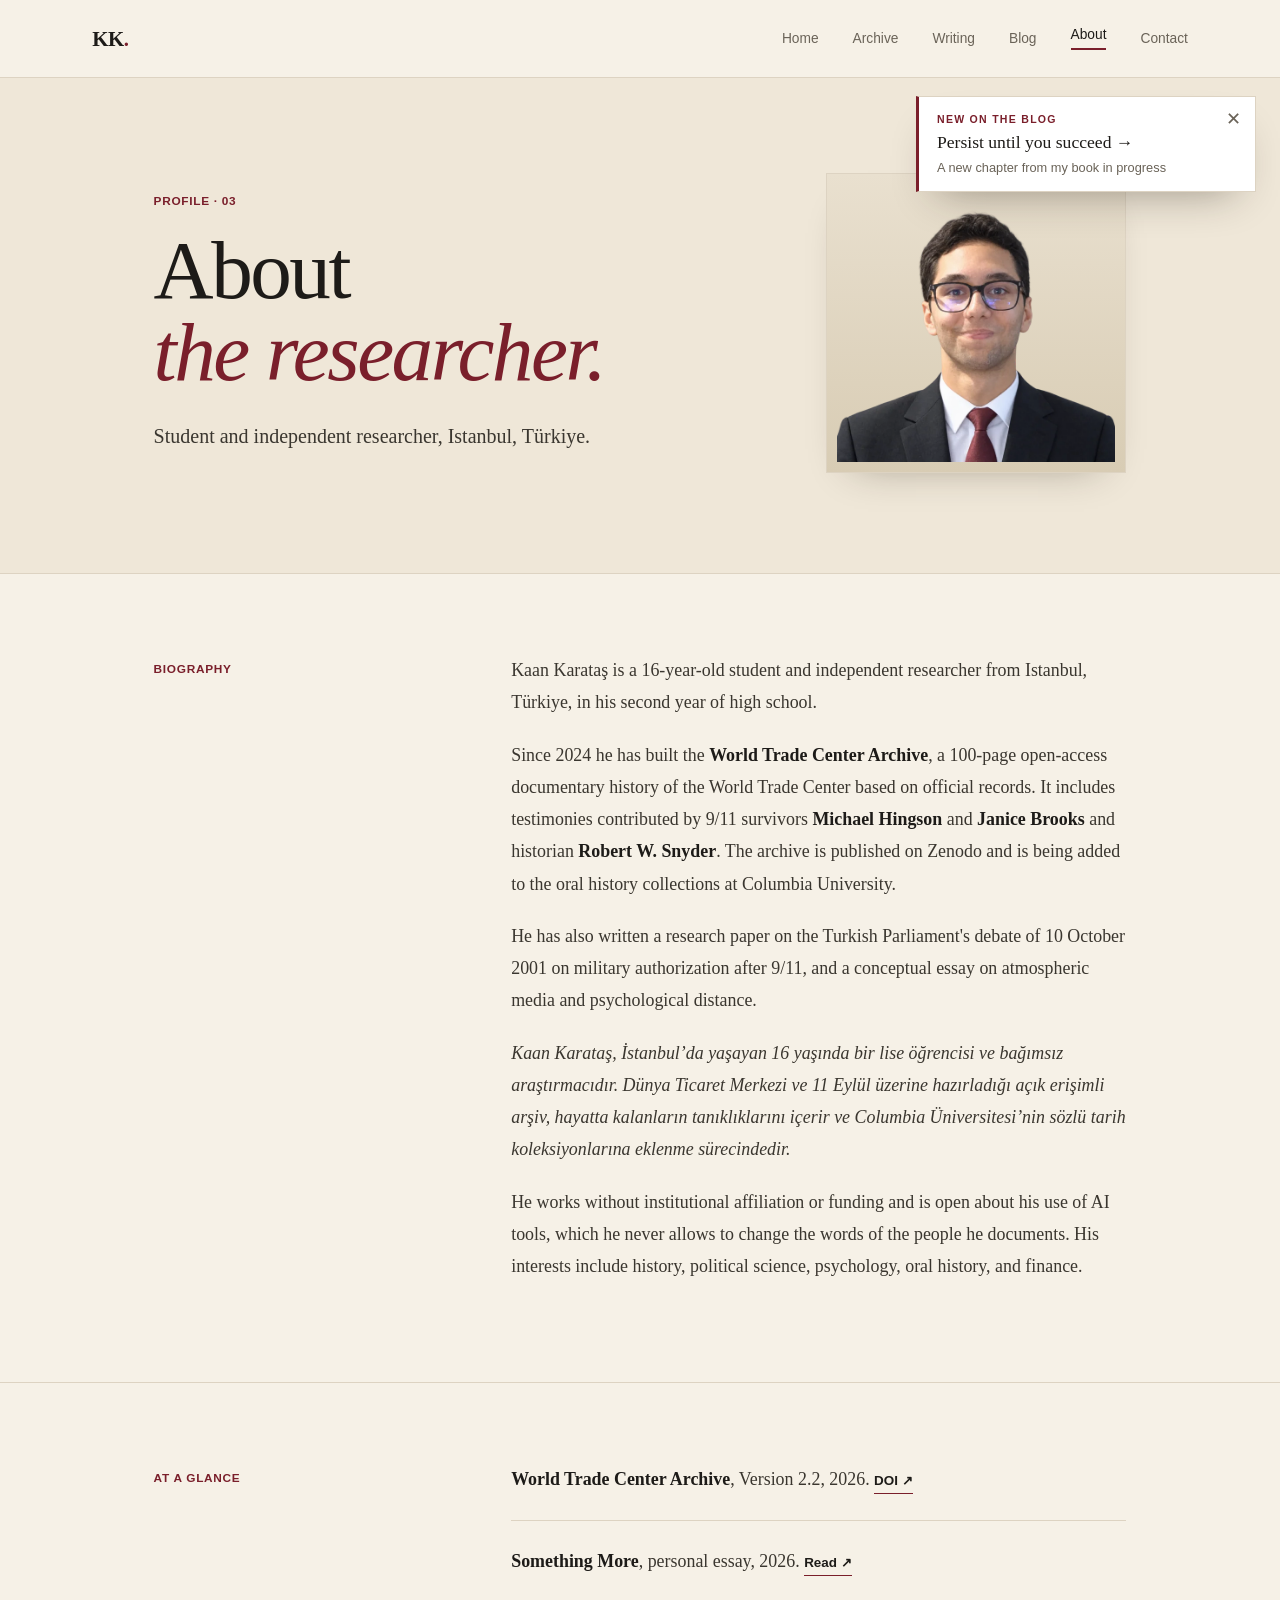
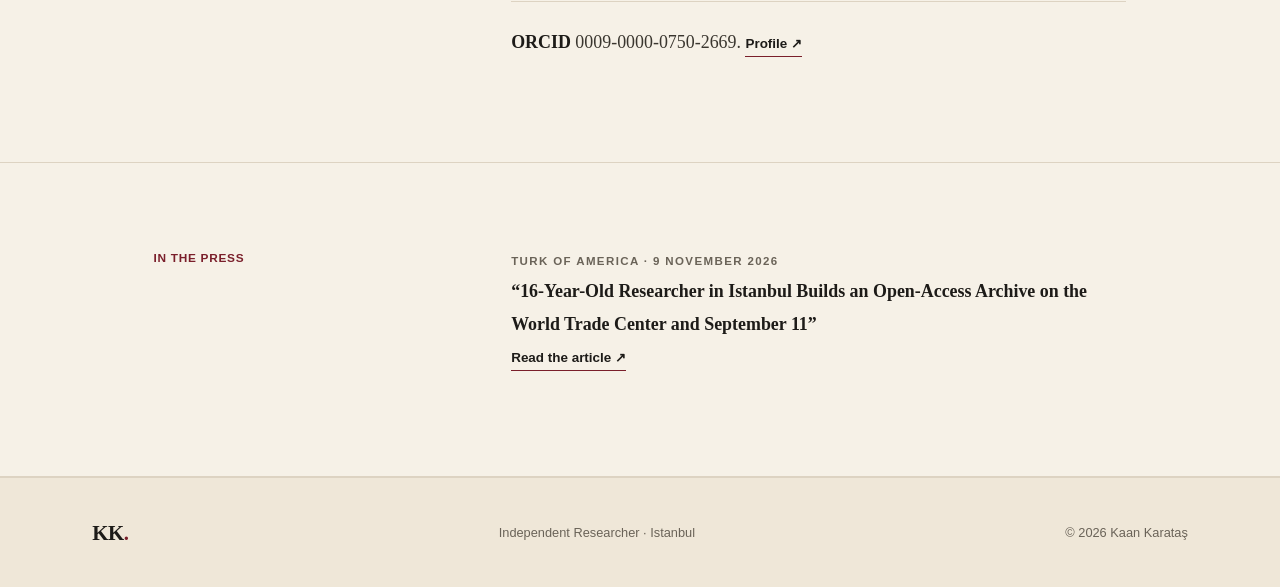
==== about/index.html @ cccd69ec "Contact: send messages directly to inbox via FormSubmit, with email fallback Co-Authored-By: Claude " ====
<!doctype html>
<html lang="en">
<head><meta charset="utf-8"><meta name="viewport" content="width=device-width, initial-scale=1"><meta name="description" content="About Kaan Karataş, an independent researcher from Istanbul and creator of the World Trade Center Archive."><meta name="theme-color" content="#081426"><link rel="canonical" href="https://kaantv277.github.io/kaan-karatas-website/about/">
  <meta property="og:type" content="profile">
  <meta property="og:site_name" content="Kaan Karataş">
  <meta property="og:title" content="About Kaan Karataş | Independent Researcher, Istanbul">
  <meta property="og:description" content="About Kaan Karataş, an independent researcher from Istanbul and creator of the World Trade Center Archive.">
  <meta property="og:url" content="https://kaantv277.github.io/kaan-karatas-website/about/">
  <meta property="og:image" content="https://kaantv277.github.io/kaan-karatas-website/images/kaan-karatas.webp">
  <meta name="twitter:card" content="summary">
  <meta name="author" content="Kaan Karataş"><title>About Kaan Karataş | Independent Researcher, Istanbul</title><link rel="stylesheet" href="../css/style.css?v=12"><script src="../js/main.js?v=12" defer></script></head>
<body>
<header class="site-header"><a class="wordmark" href="../">KK<span>.</span></a><button class="menu-toggle" type="button" aria-expanded="false" aria-controls="site-nav">Menu</button><nav class="site-nav" id="site-nav" aria-label="Main navigation"><a href="../">Home</a><a href="../archive/">Archive</a><a href="../writing/">Writing</a><a href="../blog/">Blog</a><a class="active" href="./">About</a><a href="../contact/">Contact</a></nav></header>
<main class="page-main"><section class="page-hero profile-hero"><div><p class="eyebrow">PROFILE · 03</p><h1>About<br><em>the researcher.</em></h1><p class="page-lead">Student and independent researcher, Istanbul, Türkiye.</p></div><img class="profile-photo" src="../images/kaan-karatas.webp" width="640" height="640" alt="Portrait of Kaan Karataş"></section>
<section class="content-section"><p class="eyebrow">BIOGRAPHY</p><div class="prose">
<p>Kaan Karataş is a 16-year-old student and independent researcher from Istanbul, Türkiye, in his second year of high school.</p>
<p>Since 2024 he has built the <strong>World Trade Center Archive</strong>, a 100-page open-access documentary history of the World Trade Center based on official records. It includes testimonies contributed by 9/11 survivors <strong>Michael Hingson</strong> and <strong>Janice Brooks</strong> and historian <strong>Robert W. Snyder</strong>. The archive is published on Zenodo and is being added to the oral history collections at Columbia University.</p>
<p>He has also written a research paper on the Turkish Parliament's debate of 10 October 2001 on military authorization after 9/11, and a conceptual essay on atmospheric media and psychological distance.</p>
<p lang="tr"><em>Kaan Karataş, İstanbul’da yaşayan 16 yaşında bir lise öğrencisi ve bağımsız araştırmacıdır. Dünya Ticaret Merkezi ve 11 Eylül üzerine hazırladığı açık erişimli arşiv, hayatta kalanların tanıklıklarını içerir ve Columbia Üniversitesi’nin sözlü tarih koleksiyonlarına eklenme sürecindedir.</em></p>
<p>He works without institutional affiliation or funding and is open about his use of AI tools, which he never allows to change the words of the people he documents. His interests include history, political science, psychology, oral history, and finance.</p>
</div></section>
<section class="content-section"><p class="eyebrow">AT A GLANCE</p><div class="prose"><ul class="paper-list">
<li><strong>World Trade Center Archive</strong>, Version 2.2, 2026. <a class="arrow-link" href="https://doi.org/10.5281/zenodo.24566263" target="_blank" rel="noopener noreferrer">DOI ↗</a></li>
<li><strong>Something More</strong>, personal essay, 2026. <a class="arrow-link" href="../writing/something-more/">Read ↗</a></li>
<li><strong>ORCID</strong> 0009-0000-0750-2669. <a class="arrow-link" href="https://orcid.org/0009-0000-0750-2669" target="_blank" rel="noopener noreferrer">Profile ↗</a></li>
</ul></div></section>
<section class="content-section"><p class="eyebrow">IN THE PRESS</p><div class="prose"><ul class="paper-list">
<li><span class="post-date">Turk of America · 9 November 2026</span><br><strong>“16-Year-Old Researcher in Istanbul Builds an Open-Access Archive on the World Trade Center and September 11”</strong><br><a class="arrow-link" href="https://turkofamerica.com/others/life-style/item/5466-16-year-old-researcher-in-istanbul-builds-an-open-access-archive-on-the-world-trade-center-and-september-11" target="_blank" rel="noopener noreferrer">Read the article ↗</a></li>
</ul></div></section></main>
<footer class="site-footer"><a class="wordmark" href="../">KK<span>.</span></a><p>Independent Researcher · Istanbul</p><p>© <span class="year">2026</span> Kaan Karataş</p></footer></body></html>
---- css/style.css ----
:root{--paper:#f6f1e7;--paper-2:#efe7d8;--card:#fbf8f2;--ink:#1d1b18;--ink-2:#3a362f;--muted:#6a6358;--line:#ddd3c2;--accent:#7a1f2b;--accent-2:#9c3443;--serif:"Iowan Old Style","Palatino Linotype",Palatino,"Book Antiqua",Georgia,serif;--sans:-apple-system,BlinkMacSystemFont,"Segoe UI",Helvetica,Arial,sans-serif}
*{box-sizing:border-box}html{scroll-behavior:smooth}
body{margin:0;background:var(--paper);color:var(--ink);font-family:var(--serif);-webkit-font-smoothing:antialiased}
a{color:inherit;text-decoration:none}
img{max-width:100%}

/* Header */
.site-header{height:78px;padding:0 7.2%;display:flex;align-items:center;justify-content:space-between;background:var(--paper);border-bottom:1px solid var(--line);position:relative;z-index:5}
.wordmark{font:700 1.3rem var(--serif);letter-spacing:-.02em;color:var(--ink)}.wordmark span{color:var(--accent)}
.site-nav{display:flex;gap:34px;align-items:center}
.site-nav a{font:500 .86rem var(--sans);color:var(--muted);transition:color .2s}
.site-nav a:hover,.site-nav a.active{color:var(--ink)}
.site-nav a.active:after{content:'';display:block;width:100%;height:2px;background:var(--accent);margin:6px auto 0}
.menu-toggle{display:none;background:none;border:1px solid var(--line);color:var(--ink);padding:9px 13px;font:500 .8rem var(--sans)}

/* Labels */
.eyebrow{font:600 .74rem var(--sans);letter-spacing:.06em;text-transform:uppercase;color:var(--accent);margin:0 0 22px}

/* Home hero */
.hero{padding:90px 7.2% 70px;display:grid;grid-template-columns:1.25fr .75fr;gap:70px;align-items:center;max-width:1320px;margin:0 auto}
.hero h1,.page-hero h1{font:500 clamp(3.6rem,7vw,6.4rem)/.98 var(--serif);letter-spacing:-.03em;margin:0;color:var(--ink)}
.hero h1 span,.page-hero h1 em{font-style:italic;color:var(--accent)}
.hero-role{margin:28px 0 0;font:500 .95rem var(--sans);color:var(--ink-2)}.role-divider{color:var(--line);margin:0 9px}
.hero-intro{max-width:470px;margin:18px 0 0;color:var(--ink-2);font-size:1.25rem;line-height:1.6}
.hero-proof{max-width:500px;margin:22px 0 0;padding:14px 18px;background:var(--card);border-left:3px solid var(--accent);color:var(--ink-2);font:.88rem/1.65 var(--sans)}
.hero-links{display:flex;align-items:center;gap:26px;margin-top:34px;flex-wrap:wrap}
.button{display:inline-flex;align-items:center;gap:18px;padding:15px 22px;font:600 .82rem var(--sans);transition:transform .2s,background .2s}
.button:hover{transform:translateY(-2px)}
.button-light{background:var(--ink);color:var(--paper)}.button-light:hover{background:var(--accent)}
.text-link,.arrow-link{font:600 .84rem var(--sans);color:var(--ink);border-bottom:1.5px solid var(--accent);padding-bottom:5px}
.text-link:hover,.arrow-link:hover{color:var(--accent)}
.hero-photo{margin:0;background:var(--paper-2);border:1px solid var(--line);padding:14px 14px 0;box-shadow:0 18px 40px -28px rgba(40,30,15,.45);transform:rotate(1.2deg)}
.hero-photo img{display:block;width:100%;height:auto;background:linear-gradient(180deg,#e9e0cf,#ddd1bb)}
.hero-photo figcaption{font:italic .85rem var(--serif);color:var(--muted);padding:12px 2px 14px}

/* Skyline band */
.skyline-wrap{position:relative;color:#b9ab93;border-bottom:1px solid var(--line);padding:0 7.2%}
.skyline-band{display:block;width:100%;height:auto}
.skyline-caption{display:block;text-align:right;padding:8px 0 12px;font:italic .78rem var(--serif);color:var(--muted)}

/* Sections */
.section-wrap{padding-left:12%;padding-right:12%}
.intro-strip{padding-top:95px;padding-bottom:95px;display:grid;grid-template-columns:1fr 2fr;gap:50px;border-bottom:1px solid var(--line)}
.intro-strip .eyebrow{margin-top:12px}
.intro-statement{font:500 clamp(1.7rem,3vw,2.5rem)/1.35 var(--serif);max-width:760px;margin:0;color:var(--ink)}
.intro-statement em,.section-heading h2 em,.small-feature h3 em,.doi-panel h2 em,.writing-card h2 em{color:var(--accent);font-weight:500}
.feature-section{padding-top:100px;padding-bottom:100px}
.section-heading{display:flex;justify-content:space-between;align-items:start}
.section-heading h2{font:500 clamp(2.6rem,5vw,4.2rem)/1.05 var(--serif);letter-spacing:-.025em;margin:0}
.section-number{font:500 .74rem var(--sans);color:var(--muted);margin-top:12px}
.feature-description{font-size:1.15rem;line-height:1.75;color:var(--ink-2);max-width:580px;margin:30px 0 26px}
.bottom-grid{display:grid;grid-template-columns:repeat(3,1fr);gap:0;border-top:1px solid var(--line);border-bottom:1px solid var(--line)}
.small-feature{background:var(--paper);border-left:1px solid var(--line);padding:40px 30px 46px;min-height:230px;transition:background .2s}
.small-feature:hover{background:var(--card)}.small-feature:last-child{border-right:1px solid var(--line)}
.small-feature .eyebrow{margin-bottom:28px}
.small-feature h3{font:500 2rem/1.08 var(--serif);margin:0 0 24px}
.small-feature span{font:600 .8rem var(--sans);color:var(--muted)}

/* Footer */
.site-footer{min-height:110px;padding:28px 7.2%;background:var(--paper-2);border-top:1px solid var(--line);display:flex;align-items:center;justify-content:space-between;gap:20px}
.site-footer p{font:.8rem var(--sans);color:var(--muted)}

/* Inner pages */
.page-main{min-height:65vh}
.page-hero{background:var(--paper-2);padding:95px 12% 100px;border-bottom:1px solid var(--line)}
.page-hero h1{font-size:clamp(3.4rem,6.5vw,5.8rem)}
.page-lead{font:1.25rem/1.6 var(--serif);color:var(--ink-2);max-width:560px;margin:26px 0 0}
.content-section{padding:80px 12%;display:grid;grid-template-columns:1fr 2fr;gap:50px;border-bottom:1px solid var(--line)}
.content-section>.eyebrow{margin-top:8px}
.prose{max-width:700px;font-size:1.12rem;line-height:1.8;color:var(--ink-2)}
.prose p{margin:0 0 20px}.prose strong{color:var(--ink);font-weight:600}
.doi-panel{background:var(--ink);color:var(--paper);padding:70px 12%;display:flex;align-items:center;justify-content:space-between;gap:30px}
.doi-panel .eyebrow{color:#d9a5ad}
.doi-panel h2,.writing-card h2{font:500 clamp(2.4rem,4vw,3.6rem)/1.05 var(--serif);letter-spacing:-.02em;margin:0}
.doi-panel h2 em{color:#e3b9bf}
.doi-panel p:not(.eyebrow){color:#d8cfbf;font:.92rem var(--sans);margin:18px 0 0}
.doi-panel .button-light{background:var(--paper);color:var(--ink)}.doi-panel .button-light:hover{background:#fff}
.writing-card{margin:80px 12%;padding:52px 6%;background:var(--card);border:1px solid var(--line);display:flex;justify-content:space-between;align-items:center;gap:35px}
a.writing-card{transition:background .2s,border-color .2s}a.writing-card:hover{border-color:var(--accent)}
.writing-card>div:first-child>p:last-child{color:var(--ink-2);font:.95rem/1.7 var(--sans);margin:20px 0 0}
.writing-meta{max-width:220px;color:var(--muted);font:.85rem/1.7 var(--sans)}
.pending-label{font:600 .78rem var(--sans);color:var(--accent)}
.placeholder-note{padding:20px 24px;border-left:3px solid var(--accent);background:var(--card);color:var(--muted)}

/* About */
.profile-hero{display:flex;align-items:center;justify-content:space-between;gap:50px}
.profile-photo{width:min(300px,30vw);height:auto;background:linear-gradient(180deg,#e9e0cf,#d8ccb4);border:1px solid var(--line);padding:10px;box-shadow:0 18px 40px -28px rgba(40,30,15,.45);flex-shrink:0}
.paper-list{list-style:none;margin:0;padding:0}
.paper-list li{padding:0 0 24px;margin:0 0 24px;border-bottom:1px solid var(--line)}
.paper-list li:last-child{border-bottom:0;margin-bottom:0}
.paper-list .arrow-link{margin-top:8px;display:inline-block}

/* Essay */
.essay{max-width:820px;margin:0 auto;padding:80px 32px 100px;font:1.15rem/1.85 var(--serif);color:var(--ink-2)}
.essay h2{font:500 1.75rem/1.25 var(--serif);color:var(--ink);margin:56px 0 16px}
.essay h2:first-child{margin-top:0}
.essay p{margin:0 0 22px}

.essay-note{margin-top:50px!important;padding:20px 24px;border-left:3px solid var(--accent);background:var(--card);font:.9rem/1.7 var(--sans);color:var(--ink-2)}
.essay-note a{border-bottom:1px solid var(--accent)}
.essay .arrow-link{margin-top:20px;display:inline-block}

@media(max-width:760px){
.site-header{height:68px;padding:0 6%}.menu-toggle{display:block}
.site-nav{display:none;position:absolute;top:68px;left:0;right:0;background:var(--paper);border-bottom:1px solid var(--line);padding:18px 6% 25px;flex-direction:column;align-items:flex-start;gap:18px}
.site-nav.open{display:flex}.site-nav a.active:after{display:none}
.hero{grid-template-columns:1fr;padding:60px 7% 50px;gap:40px}
.hero-photo{max-width:260px;transform:rotate(1deg)}
.skyline-caption{display:none}.small-feature{border-left:0;border-bottom:1px solid var(--line)}.small-feature:last-child{border-right:0;border-bottom:0}
.section-wrap{padding-left:7%;padding-right:7%}
.intro-strip{padding-top:65px;padding-bottom:65px;grid-template-columns:1fr;gap:18px}
.intro-statement{font-size:1.8rem}
.feature-section{padding-top:70px;padding-bottom:70px}
.section-heading{gap:20px}.section-number{white-space:nowrap}
.bottom-grid{grid-template-columns:1fr}.small-feature{min-height:180px;padding:30px 7%}
.site-footer{padding:25px 7%;flex-wrap:wrap}.site-footer p{width:100%;margin:0}
.page-hero{padding:70px 7% 80px}
.content-section{padding:60px 7%;grid-template-columns:1fr;gap:18px}
.doi-panel{padding:55px 7%;align-items:flex-start;flex-direction:column}
.writing-card{margin:50px 7%;padding:38px 7%;flex-direction:column;align-items:flex-start}
.profile-hero{flex-direction:column-reverse;align-items:flex-start;gap:30px}.profile-photo{width:190px}
.essay{padding:55px 7% 80px;font-size:1.08rem}
}
@media(prefers-reduced-motion:reduce){html{scroll-behavior:auto}*,*:before,*:after{transition:none!important}}

.post-date{font:600 .72rem var(--sans);letter-spacing:.12em;text-transform:uppercase;color:var(--muted)}
.paper-list strong a{border-bottom:1px solid transparent}.paper-list strong a:hover{border-color:var(--accent)}
.post-sign{text-align:right;font-style:italic;color:var(--ink)}
.contents-list{margin:0 0 20px;padding-left:1.3em}.contents-list li{padding:4px 0}
.citation{padding:18px 22px;background:var(--card);border:1px solid var(--line);font:.95rem/1.7 var(--sans);overflow-wrap:anywhere}

/* Page transitions */
@view-transition{navigation:auto}
.site-header{view-transition-name:site-header}
::view-transition-old(root){animation:vt-out .12s ease-in both}
::view-transition-new(root){animation:vt-in .22s cubic-bezier(.2,.7,.2,1) both}
@keyframes vt-out{to{opacity:0;transform:translateY(-8px)}}
@keyframes vt-in{from{opacity:0;transform:translateY(14px)}}
main{animation:page-in .28s cubic-bezier(.2,.7,.2,1) both}
@keyframes page-in{from{opacity:0;transform:translateY(14px)}}
@supports (view-transition-name:none){main{animation:none}}
@media (prefers-reduced-motion:reduce){main,::view-transition-old(root),::view-transition-new(root){animation:none}}

/* Split hero with white card */
.page-hero.split{display:grid;grid-template-columns:1.1fr .9fr;gap:60px;align-items:center}
.hero-card{background:#fff;border:1px solid var(--line);box-shadow:0 18px 40px -24px rgba(40,30,20,.35);padding:34px 36px;display:flex;gap:26px;align-items:center;color:var(--ink);transition:transform .25s,box-shadow .25s}
a.hero-card:hover{transform:translateY(-3px);box-shadow:0 24px 48px -24px rgba(40,30,20,.45)}
.hero-card>div{flex:1;min-width:0}
.hero-card h2{font:500 1.75rem/1.15 var(--serif);margin:0 0 12px;letter-spacing:-.01em}
.hero-card p{font:.95rem/1.6 var(--sans);color:var(--ink-2);margin:0 0 20px}
.hero-card .card-label{font:600 .7rem var(--sans);letter-spacing:.1em;text-transform:uppercase;color:var(--accent);margin:0 0 12px}
.card-button{display:inline-block;background:var(--accent);color:#fff;font:600 .85rem var(--sans);padding:13px 20px;border:0;cursor:pointer;transition:background .2s}
.hero-card:hover .card-button,.card-button:hover{background:var(--accent-2)}
.archive-card img{width:130px;height:auto;border:1px solid var(--line);box-shadow:0 8px 18px -10px rgba(0,0,0,.4)}
.contact-card label{display:block;font:600 .75rem var(--sans);color:var(--muted);margin:0 0 12px}
.contact-card input,.contact-card textarea{display:block;width:100%;margin-top:6px;padding:11px 12px;border:1px solid var(--line);background:var(--paper);font:.95rem var(--sans);color:var(--ink);resize:vertical}
.contact-card input:focus,.contact-card textarea:focus{outline:2px solid var(--accent);outline-offset:-1px;background:#fff}
.contact-card .form-note{font-size:.78rem;color:var(--muted);margin:14px 0 0}

@media (max-width:900px){.page-hero.split{grid-template-columns:1fr;gap:40px}}
@media (max-width:520px){.hero-card{flex-direction:column;align-items:flex-start;padding:26px 22px}.archive-card img{width:110px}}

/* Home hero collage: press clippings */
.hero.hero-collage{max-width:1640px;grid-template-columns:minmax(0,.9fr) minmax(0,1.5fr) minmax(0,1.25fr);gap:64px;padding:70px 3.5% 40px;align-items:center}
.clip{margin:0;background:#fffdf8;padding:10px 10px 0;border:1px solid #e4dccb;box-shadow:0 1px 0 rgba(0,0,0,.04),0 22px 40px -26px rgba(40,30,15,.55);transition:transform .35s ease}
.clip img{display:block;width:100%;height:auto;filter:saturate(.8) contrast(1.02)}
.clip figcaption{font:500 .66rem/1.4 var(--sans);letter-spacing:.04em;text-transform:uppercase;color:var(--muted);padding:9px 2px 11px}
.clip:hover{transform:rotate(0) scale(1.02)!important;z-index:3}
.clip-col{position:relative;display:flex;flex-direction:column}
.clip-left .clip-a{transform:translateX(-60px) rotate(-5deg);width:96%;align-self:flex-start}
.clip-left .clip-b{transform:translateX(-46px) rotate(3.5deg);width:88%;align-self:flex-end;margin-top:44px}
.clip-right{display:grid;grid-template-columns:1fr 1.3fr;align-items:center;gap:0}
.clip-right .clip-p{transform:none;position:relative;z-index:2;margin-right:-14px}
.clip-right .clip-p figcaption{font:italic .82rem var(--serif);text-transform:none;letter-spacing:0}
.clip-right .clip-c{transform:translateX(56px) rotate(5deg);margin-top:40px}
.hero-collage .hero-copy{position:relative;z-index:1}
@media (max-width:1100px){
 .hero.hero-collage{grid-template-columns:1fr 1fr;grid-template-areas:"copy copy" "left right";gap:44px}
 .hero-collage .hero-copy{grid-area:copy}.clip-left{grid-area:left}.clip-right{grid-area:right}}
@media (max-width:620px){
 .hero.hero-collage{grid-template-columns:1fr;grid-template-areas:"copy" "right" "left";padding:50px 7% 30px}
 .clip-right{max-width:380px}.clip-left{max-width:380px}}
@media (max-width:1100px){.clip-left .clip-a{transform:rotate(-5deg)}.clip-left .clip-b{transform:rotate(3.5deg);margin-top:24px}.clip-right .clip-c{transform:rotate(5deg)}}
html,body{overflow-x:clip}
.hero-collage .hero-intro{max-width:560px}.hero-collage .hero-proof{max-width:580px}
@media (min-width:1101px) and (max-width:1780px){.clip-left .clip-a{transform:translateX(-8px) rotate(-5deg)}.clip-left .clip-b{transform:translateX(0) rotate(3.5deg)}.clip-right .clip-c{transform:translateX(6px) rotate(5deg)}.hero.hero-collage{padding-left:5%;padding-right:5%;gap:48px}}
.clip-right .clip-p:hover{transform:scale(1.02)!important}
.clip img{cursor:zoom-in}
/* Lightbox */
.lightbox{position:fixed;inset:0;z-index:50;background:rgba(20,17,14,.88);display:flex;flex-direction:column;align-items:center;justify-content:center;padding:4vh 4vw;opacity:0;pointer-events:none;transition:opacity .2s;cursor:zoom-out}
.lightbox.open{opacity:1;pointer-events:auto}
.lightbox img{max-width:100%;max-height:82vh;width:auto;height:auto;background:#fffdf8;padding:10px;box-shadow:0 30px 60px -20px rgba(0,0,0,.6);transform:scale(.96);transition:transform .2s}
.lightbox.open img{transform:none}
.lightbox p{color:#e9e0cf;font:.85rem/1.5 var(--sans);margin:16px 0 0;text-align:center;max-width:700px}
.lightbox button{position:absolute;top:18px;right:22px;background:none;border:1px solid rgba(255,255,255,.4);color:#fff;font:500 .85rem var(--sans);padding:8px 14px;cursor:pointer}
/* Book posts */
.book-note{font:600 .72rem/1.5 var(--sans)!important;letter-spacing:.1em;text-transform:uppercase;color:var(--accent);border-bottom:1px solid var(--line);padding-bottom:16px;margin-bottom:34px!important}
.book-note em{font-style:normal;color:var(--ink)}
.refrain{font:italic 500 1.3rem/1.5 var(--serif);color:var(--accent);text-align:center;margin:34px 0!important}
.pull{margin:40px 0 6px;padding:0;border:0;font:italic 500 1.9rem/1.3 var(--serif);color:var(--ink);text-align:center}
.pull-cite{text-align:center;font:.85rem var(--sans)!important;color:var(--muted)}
.principles{list-style:none;padding:0;margin:0 0 30px;display:flex;flex-wrap:wrap;gap:10px}
.principles li{border:1px solid var(--line);background:var(--card);padding:8px 16px;font:500 .9rem var(--sans);color:var(--ink)}
/* New-post notice */
.post-toast{position:fixed;top:96px;right:24px;z-index:40;width:340px;max-width:calc(100vw - 32px);background:#fff;border:1px solid var(--line);border-left:3px solid var(--accent);box-shadow:0 20px 44px -22px rgba(40,30,20,.45);padding:16px 44px 16px 18px;transform:translateX(calc(100% + 40px));opacity:0;transition:transform .45s cubic-bezier(.2,.7,.2,1),opacity .3s}
.post-toast.show{transform:none;opacity:1}
.post-toast .t-label{font:600 .66rem var(--sans);letter-spacing:.12em;text-transform:uppercase;color:var(--accent);margin:0 0 6px}
.post-toast a.t-link{display:block;font:500 1.1rem/1.3 var(--serif);color:var(--ink)}
.post-toast a.t-link:hover{color:var(--accent)}
.post-toast .t-more{font:.8rem var(--sans);color:var(--muted);margin:6px 0 0}
.post-toast button{position:absolute;top:8px;right:8px;width:28px;height:28px;border:0;background:none;color:var(--muted);font:1.1rem var(--sans);cursor:pointer}
.post-toast button:hover{color:var(--ink)}
@media (max-width:620px){.post-toast{top:auto;bottom:16px;right:16px;transform:translateY(calc(100% + 30px))}}
@media (prefers-reduced-motion:reduce){.post-toast{transition:none}}

.hero-press{margin:14px 0 0;font:.85rem var(--sans);color:var(--muted)}.hero-press a{color:var(--ink);border-bottom:1px solid var(--accent)}

.lead-in{font-size:1.2rem;color:var(--ink)}
.exercise{margin:0 0 26px;padding-left:1.3em}.exercise li{margin:0 0 12px;padding:10px 14px;background:var(--card);border-left:3px solid var(--accent);font-style:italic}
.principles-list{margin:0 0 24px;padding-left:1.2em}.principles-list li{margin:0 0 8px}

.contact-card .hp{position:absolute;left:-9999px;width:1px;height:1px;opacity:0}
.card-button:disabled{opacity:.7;cursor:default}
.contact-card .form-note a{color:var(--accent)}
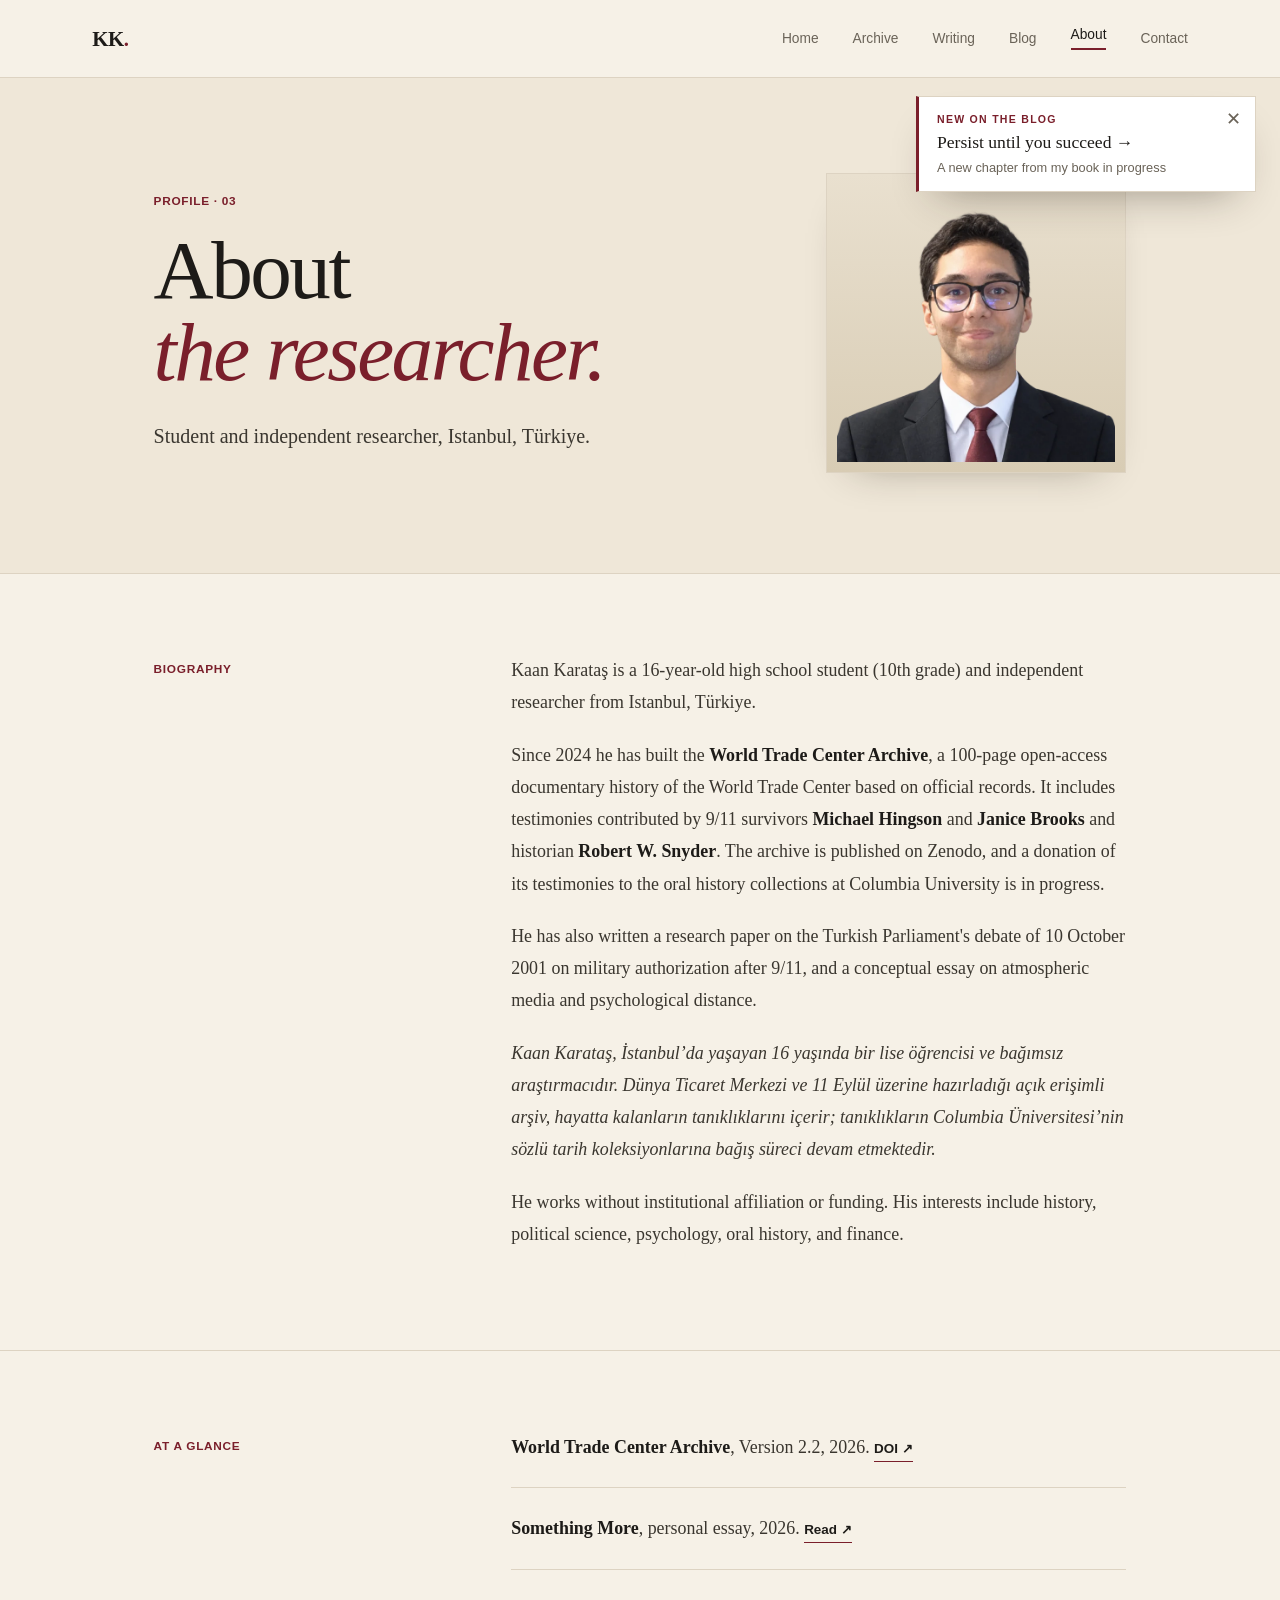
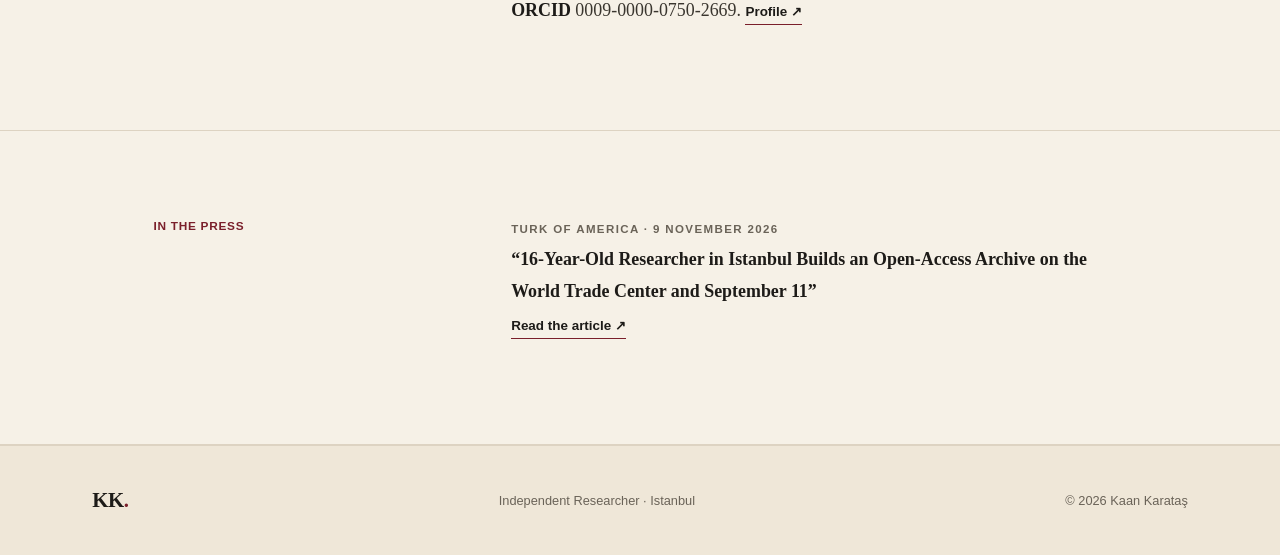
==== commit 52e178ec: "Site review: Columbia wording, TBMM paper on home, bio, archive methodology, blog/writing sections, " ====
--- a/about/index.html
+++ b/about/index.html
@@ -8,16 +8,16 @@
   <meta property="og:url" content="https://kaantv277.github.io/kaan-karatas-website/about/">
   <meta property="og:image" content="https://kaantv277.github.io/kaan-karatas-website/images/kaan-karatas.webp">
   <meta name="twitter:card" content="summary">
-  <meta name="author" content="Kaan Karataş"><title>About Kaan Karataş | Independent Researcher, Istanbul</title><link rel="stylesheet" href="../css/style.css?v=12"><script src="../js/main.js?v=12" defer></script></head>
+  <meta name="author" content="Kaan Karataş"><title>About Kaan Karataş | Independent Researcher, Istanbul</title><link rel="stylesheet" href="../css/style.css?v=13"><script src="../js/main.js?v=13" defer></script><script data-goatcounter="https://kaankaratas.goatcounter.com/count" async src="https://gc.zgo.at/count.js"></script></head>
 <body>
 <header class="site-header"><a class="wordmark" href="../">KK<span>.</span></a><button class="menu-toggle" type="button" aria-expanded="false" aria-controls="site-nav">Menu</button><nav class="site-nav" id="site-nav" aria-label="Main navigation"><a href="../">Home</a><a href="../archive/">Archive</a><a href="../writing/">Writing</a><a href="../blog/">Blog</a><a class="active" href="./">About</a><a href="../contact/">Contact</a></nav></header>
 <main class="page-main"><section class="page-hero profile-hero"><div><p class="eyebrow">PROFILE · 03</p><h1>About<br><em>the researcher.</em></h1><p class="page-lead">Student and independent researcher, Istanbul, Türkiye.</p></div><img class="profile-photo" src="../images/kaan-karatas.webp" width="640" height="640" alt="Portrait of Kaan Karataş"></section>
 <section class="content-section"><p class="eyebrow">BIOGRAPHY</p><div class="prose">
-<p>Kaan Karataş is a 16-year-old student and independent researcher from Istanbul, Türkiye, in his second year of high school.</p>
-<p>Since 2024 he has built the <strong>World Trade Center Archive</strong>, a 100-page open-access documentary history of the World Trade Center based on official records. It includes testimonies contributed by 9/11 survivors <strong>Michael Hingson</strong> and <strong>Janice Brooks</strong> and historian <strong>Robert W. Snyder</strong>. The archive is published on Zenodo and is being added to the oral history collections at Columbia University.</p>
+<p>Kaan Karataş is a 16-year-old high school student (10th grade) and independent researcher from Istanbul, Türkiye.</p>
+<p>Since 2024 he has built the <strong>World Trade Center Archive</strong>, a 100-page open-access documentary history of the World Trade Center based on official records. It includes testimonies contributed by 9/11 survivors <strong>Michael Hingson</strong> and <strong>Janice Brooks</strong> and historian <strong>Robert W. Snyder</strong>. The archive is published on Zenodo, and a donation of its testimonies to the oral history collections at Columbia University is in progress.</p>
 <p>He has also written a research paper on the Turkish Parliament's debate of 10 October 2001 on military authorization after 9/11, and a conceptual essay on atmospheric media and psychological distance.</p>
-<p lang="tr"><em>Kaan Karataş, İstanbul’da yaşayan 16 yaşında bir lise öğrencisi ve bağımsız araştırmacıdır. Dünya Ticaret Merkezi ve 11 Eylül üzerine hazırladığı açık erişimli arşiv, hayatta kalanların tanıklıklarını içerir ve Columbia Üniversitesi’nin sözlü tarih koleksiyonlarına eklenme sürecindedir.</em></p>
-<p>He works without institutional affiliation or funding and is open about his use of AI tools, which he never allows to change the words of the people he documents. His interests include history, political science, psychology, oral history, and finance.</p>
+<p lang="tr"><em>Kaan Karataş, İstanbul’da yaşayan 16 yaşında bir lise öğrencisi ve bağımsız araştırmacıdır. Dünya Ticaret Merkezi ve 11 Eylül üzerine hazırladığı açık erişimli arşiv, hayatta kalanların tanıklıklarını içerir; tanıklıkların Columbia Üniversitesi’nin sözlü tarih koleksiyonlarına bağış süreci devam etmektedir.</em></p>
+<p>He works without institutional affiliation or funding. His interests include history, political science, psychology, oral history, and finance.</p>
 </div></section>
 <section class="content-section"><p class="eyebrow">AT A GLANCE</p><div class="prose"><ul class="paper-list">
 <li><strong>World Trade Center Archive</strong>, Version 2.2, 2026. <a class="arrow-link" href="https://doi.org/10.5281/zenodo.24566263" target="_blank" rel="noopener noreferrer">DOI ↗</a></li>
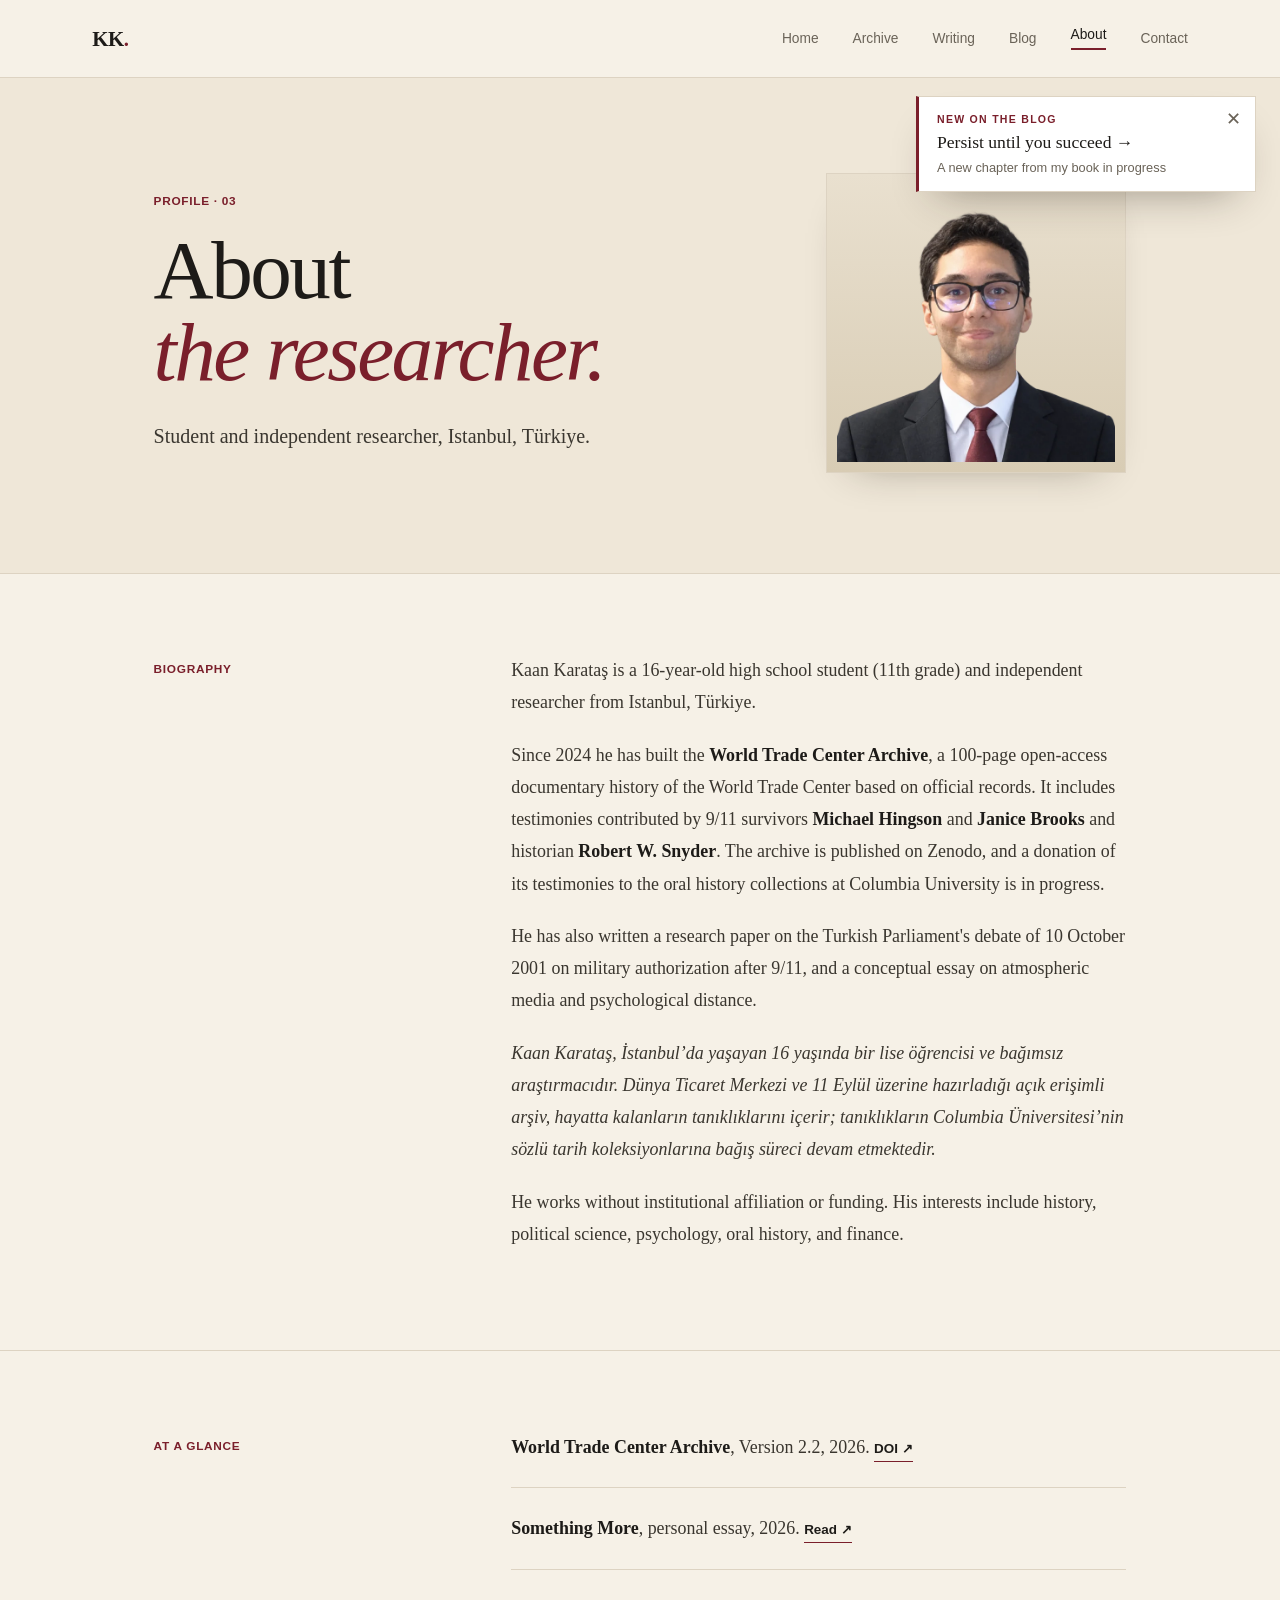
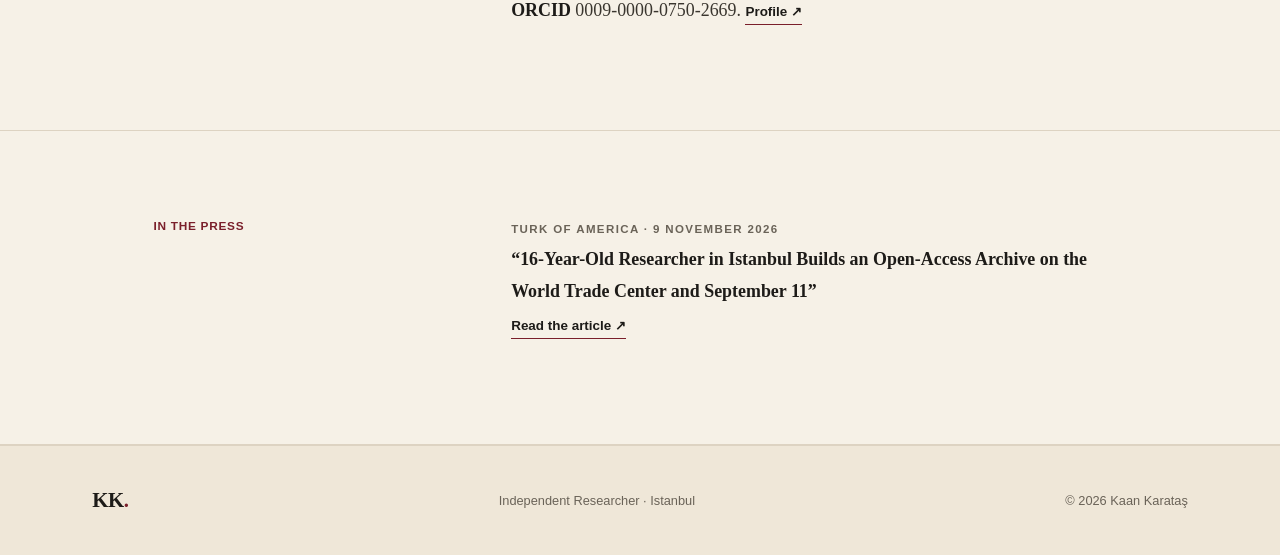
==== commit bb110704: "About: 11th grade Co-Authored-By: Claude Opus 5.5 <noreply@anthropic.com> Claude-Session: https://cl" ====
--- a/about/index.html
+++ b/about/index.html
@@ -13,7 +13,7 @@
 <header class="site-header"><a class="wordmark" href="../">KK<span>.</span></a><button class="menu-toggle" type="button" aria-expanded="false" aria-controls="site-nav">Menu</button><nav class="site-nav" id="site-nav" aria-label="Main navigation"><a href="../">Home</a><a href="../archive/">Archive</a><a href="../writing/">Writing</a><a href="../blog/">Blog</a><a class="active" href="./">About</a><a href="../contact/">Contact</a></nav></header>
 <main class="page-main"><section class="page-hero profile-hero"><div><p class="eyebrow">PROFILE · 03</p><h1>About<br><em>the researcher.</em></h1><p class="page-lead">Student and independent researcher, Istanbul, Türkiye.</p></div><img class="profile-photo" src="../images/kaan-karatas.webp" width="640" height="640" alt="Portrait of Kaan Karataş"></section>
 <section class="content-section"><p class="eyebrow">BIOGRAPHY</p><div class="prose">
-<p>Kaan Karataş is a 16-year-old high school student (10th grade) and independent researcher from Istanbul, Türkiye.</p>
+<p>Kaan Karataş is a 16-year-old high school student (11th grade) and independent researcher from Istanbul, Türkiye.</p>
 <p>Since 2024 he has built the <strong>World Trade Center Archive</strong>, a 100-page open-access documentary history of the World Trade Center based on official records. It includes testimonies contributed by 9/11 survivors <strong>Michael Hingson</strong> and <strong>Janice Brooks</strong> and historian <strong>Robert W. Snyder</strong>. The archive is published on Zenodo, and a donation of its testimonies to the oral history collections at Columbia University is in progress.</p>
 <p>He has also written a research paper on the Turkish Parliament's debate of 10 October 2001 on military authorization after 9/11, and a conceptual essay on atmospheric media and psychological distance.</p>
 <p lang="tr"><em>Kaan Karataş, İstanbul’da yaşayan 16 yaşında bir lise öğrencisi ve bağımsız araştırmacıdır. Dünya Ticaret Merkezi ve 11 Eylül üzerine hazırladığı açık erişimli arşiv, hayatta kalanların tanıklıklarını içerir; tanıklıkların Columbia Üniversitesi’nin sözlü tarih koleksiyonlarına bağış süreci devam etmektedir.</em></p>
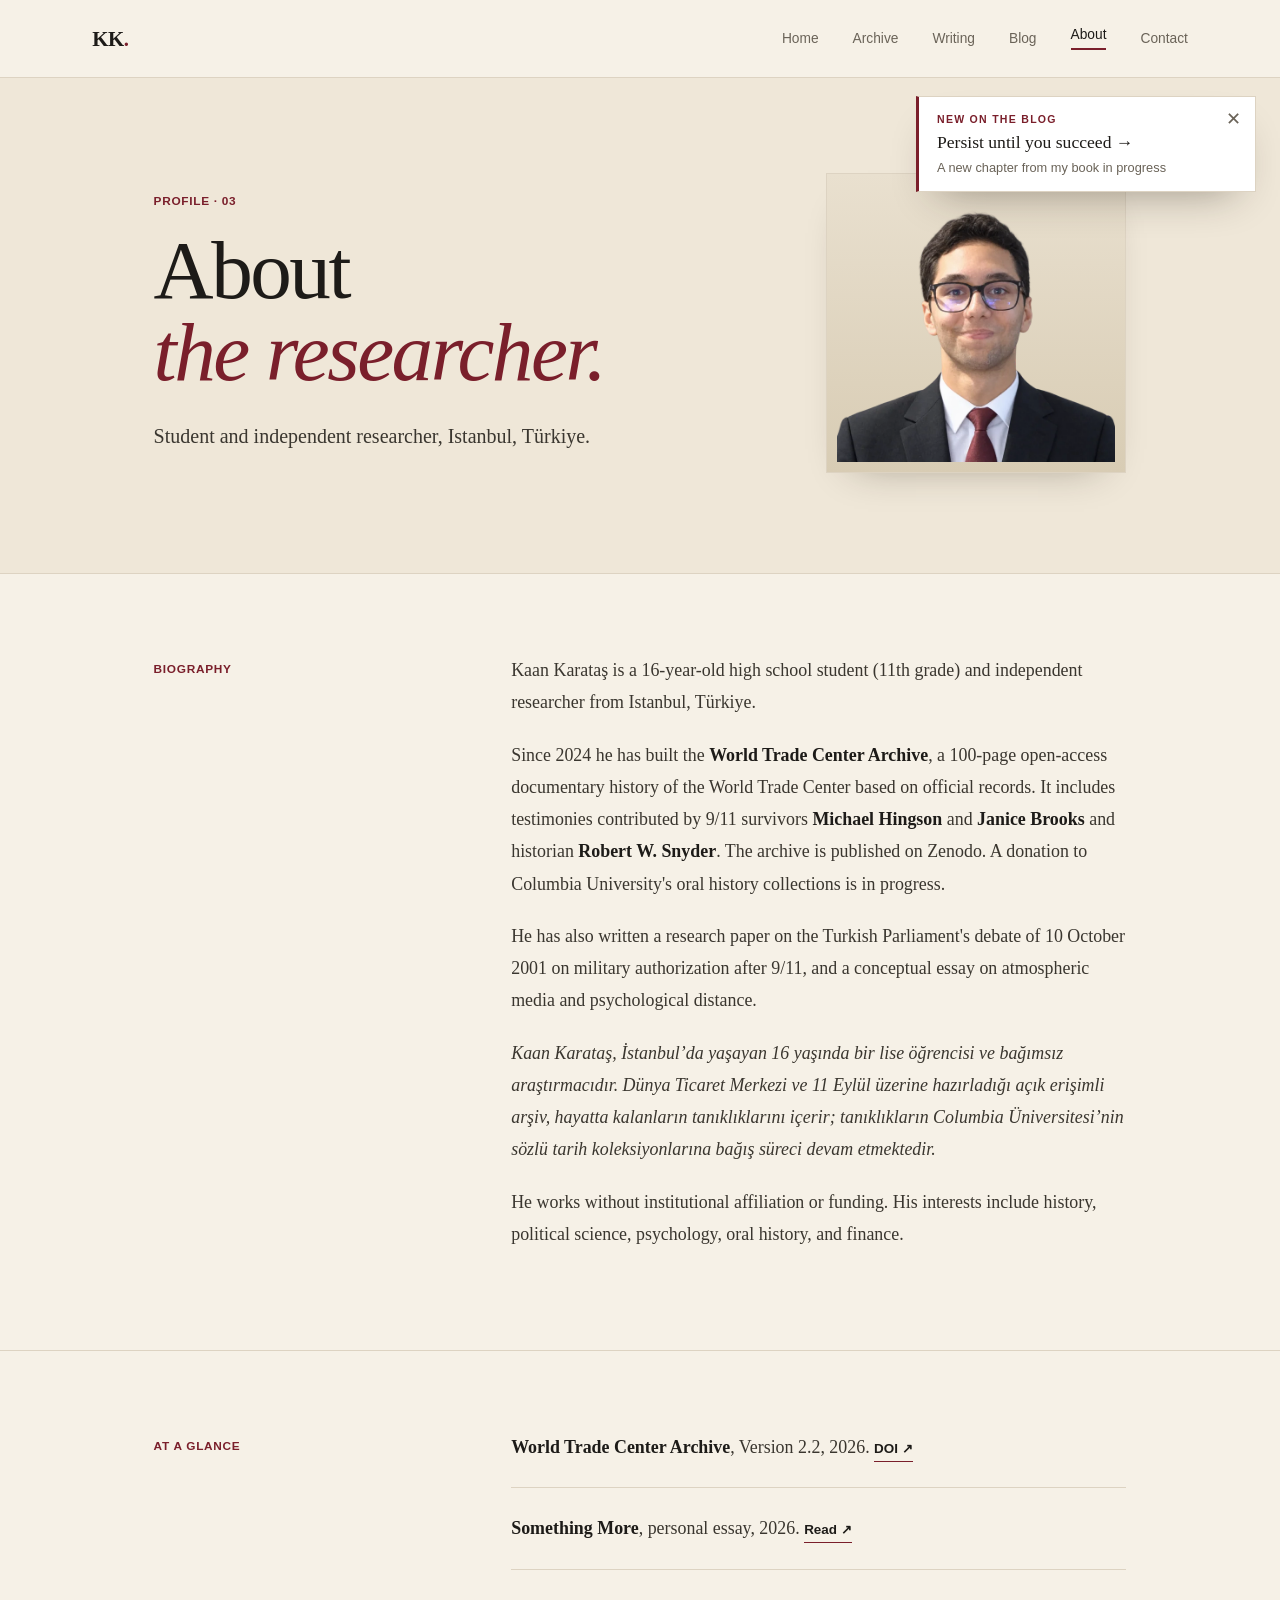
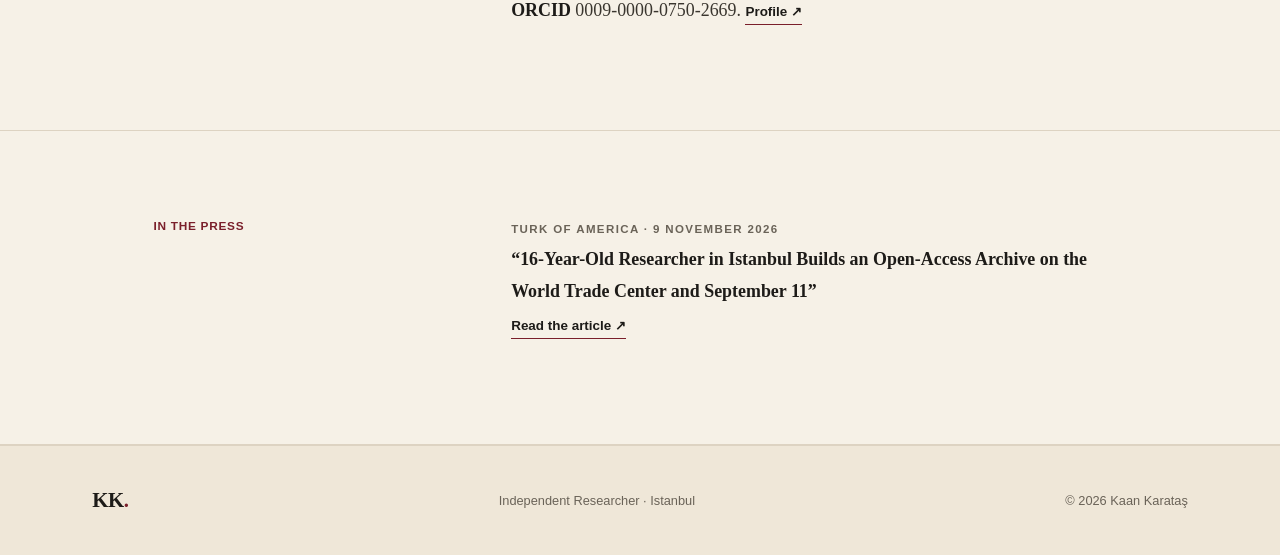
==== commit 1b8d6d90: "Apply second site review: withdrawal wording, AI note, publication history, Columbia wording, form p" ====
--- a/about/index.html
+++ b/about/index.html
@@ -14,7 +14,7 @@
 <main class="page-main"><section class="page-hero profile-hero"><div><p class="eyebrow">PROFILE · 03</p><h1>About<br><em>the researcher.</em></h1><p class="page-lead">Student and independent researcher, Istanbul, Türkiye.</p></div><img class="profile-photo" src="../images/kaan-karatas.webp" width="640" height="640" alt="Portrait of Kaan Karataş"></section>
 <section class="content-section"><p class="eyebrow">BIOGRAPHY</p><div class="prose">
 <p>Kaan Karataş is a 16-year-old high school student (11th grade) and independent researcher from Istanbul, Türkiye.</p>
-<p>Since 2024 he has built the <strong>World Trade Center Archive</strong>, a 100-page open-access documentary history of the World Trade Center based on official records. It includes testimonies contributed by 9/11 survivors <strong>Michael Hingson</strong> and <strong>Janice Brooks</strong> and historian <strong>Robert W. Snyder</strong>. The archive is published on Zenodo, and a donation of its testimonies to the oral history collections at Columbia University is in progress.</p>
+<p>Since 2024 he has built the <strong>World Trade Center Archive</strong>, a 100-page open-access documentary history of the World Trade Center based on official records. It includes testimonies contributed by 9/11 survivors <strong>Michael Hingson</strong> and <strong>Janice Brooks</strong> and historian <strong>Robert W. Snyder</strong>. The archive is published on Zenodo. A donation to Columbia University's oral history collections is in progress.</p>
 <p>He has also written a research paper on the Turkish Parliament's debate of 10 October 2001 on military authorization after 9/11, and a conceptual essay on atmospheric media and psychological distance.</p>
 <p lang="tr"><em>Kaan Karataş, İstanbul’da yaşayan 16 yaşında bir lise öğrencisi ve bağımsız araştırmacıdır. Dünya Ticaret Merkezi ve 11 Eylül üzerine hazırladığı açık erişimli arşiv, hayatta kalanların tanıklıklarını içerir; tanıklıkların Columbia Üniversitesi’nin sözlü tarih koleksiyonlarına bağış süreci devam etmektedir.</em></p>
 <p>He works without institutional affiliation or funding. His interests include history, political science, psychology, oral history, and finance.</p>
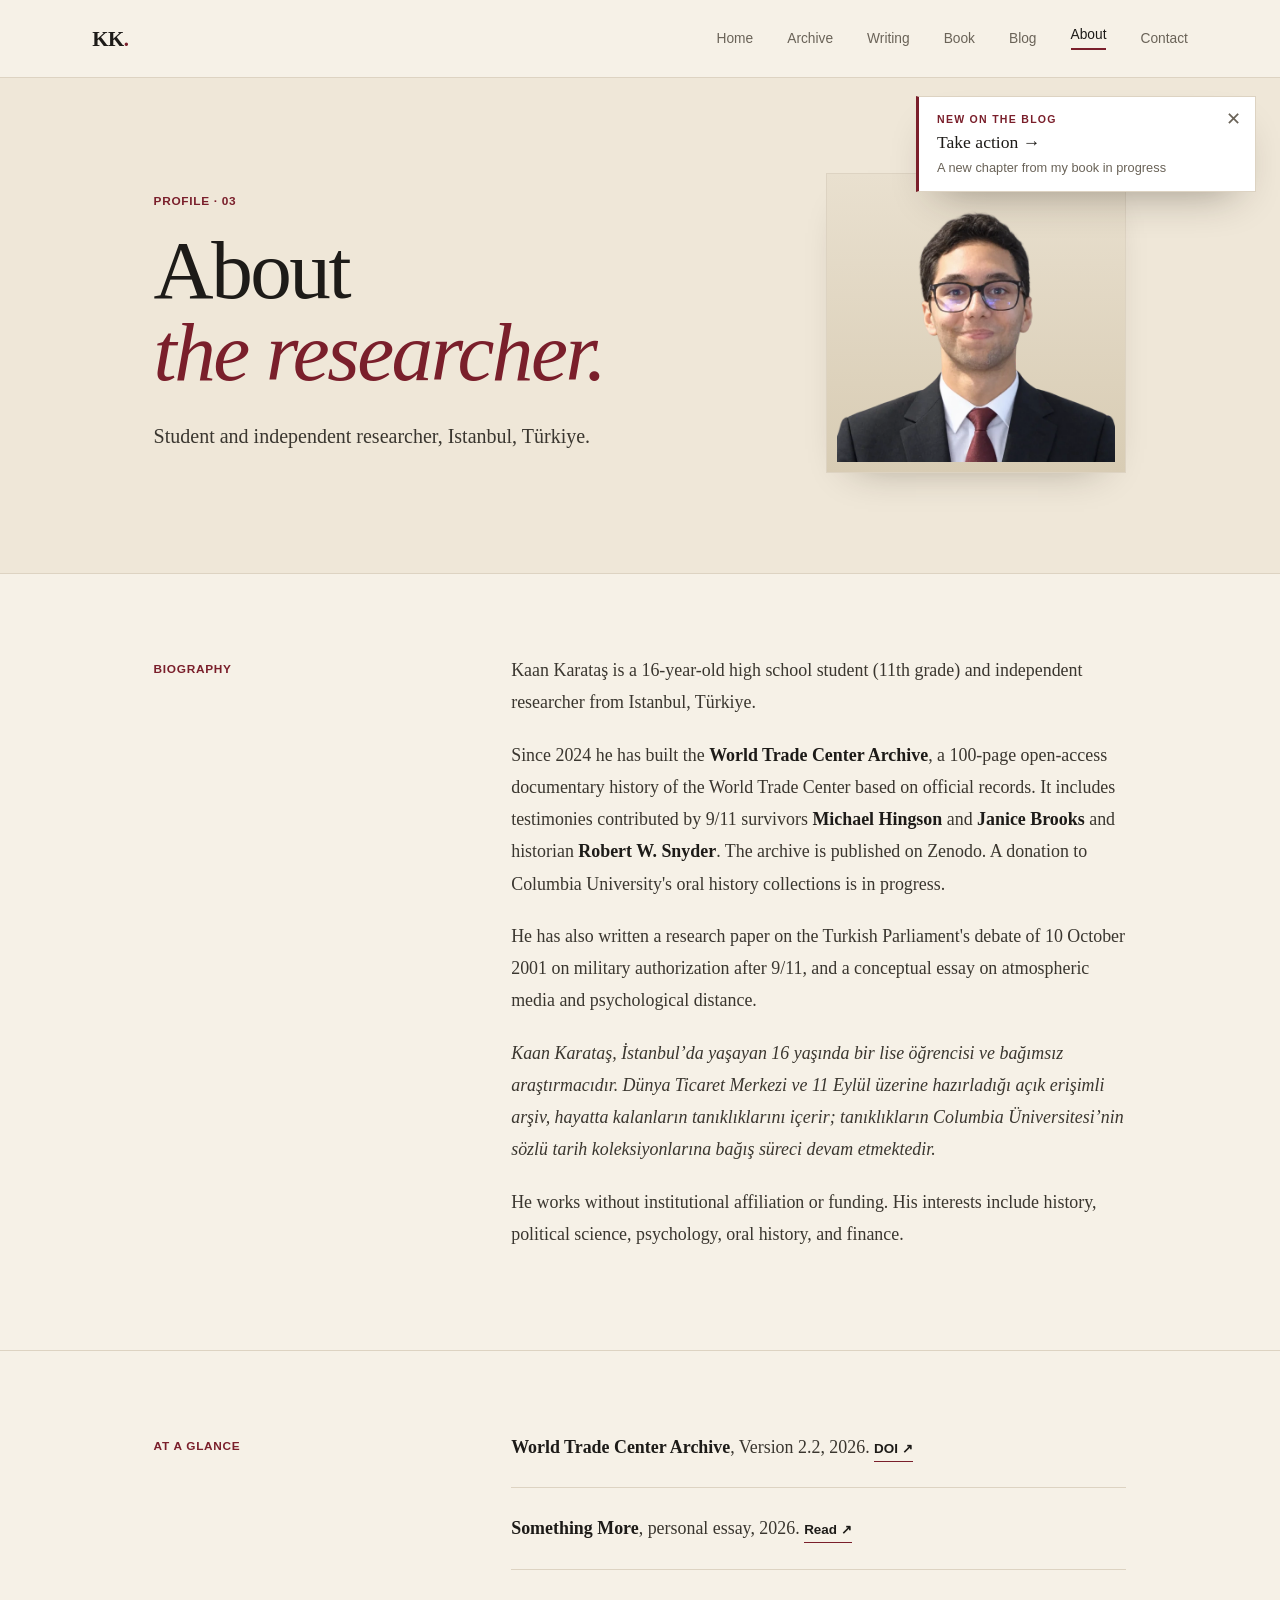
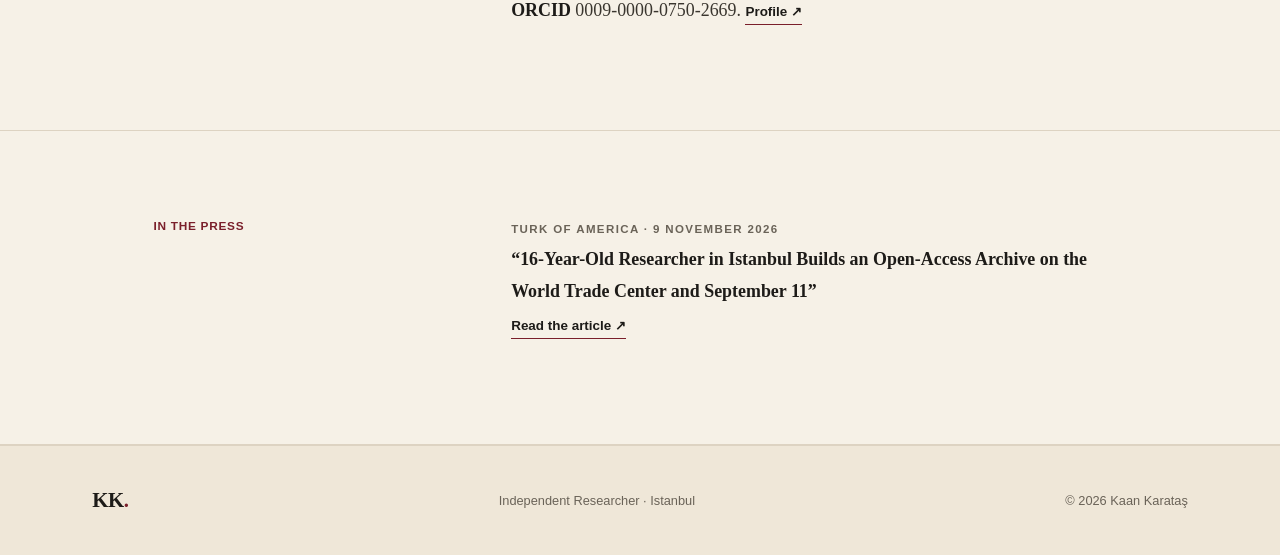
==== commit ebd15132: "Add Book page and Take Action blog post; Book in navigation Co-Authored-By: Claude Opus 5.5 <noreply" ====
--- a/about/index.html
+++ b/about/index.html
@@ -8,9 +8,9 @@
   <meta property="og:url" content="https://kaantv277.github.io/kaan-karatas-website/about/">
   <meta property="og:image" content="https://kaantv277.github.io/kaan-karatas-website/images/kaan-karatas.webp">
   <meta name="twitter:card" content="summary">
-  <meta name="author" content="Kaan Karataş"><title>About Kaan Karataş | Independent Researcher, Istanbul</title><link rel="stylesheet" href="../css/style.css?v=13"><script src="../js/main.js?v=13" defer></script><script data-goatcounter="https://kaankaratas.goatcounter.com/count" async src="https://gc.zgo.at/count.js"></script></head>
+  <meta name="author" content="Kaan Karataş"><title>About Kaan Karataş | Independent Researcher, Istanbul</title><link rel="stylesheet" href="../css/style.css?v=14"><script src="../js/main.js?v=14" defer></script><script data-goatcounter="https://kaankaratas.goatcounter.com/count" async src="https://gc.zgo.at/count.js"></script></head>
 <body>
-<header class="site-header"><a class="wordmark" href="../">KK<span>.</span></a><button class="menu-toggle" type="button" aria-expanded="false" aria-controls="site-nav">Menu</button><nav class="site-nav" id="site-nav" aria-label="Main navigation"><a href="../">Home</a><a href="../archive/">Archive</a><a href="../writing/">Writing</a><a href="../blog/">Blog</a><a class="active" href="./">About</a><a href="../contact/">Contact</a></nav></header>
+<header class="site-header"><a class="wordmark" href="../">KK<span>.</span></a><button class="menu-toggle" type="button" aria-expanded="false" aria-controls="site-nav">Menu</button><nav class="site-nav" id="site-nav" aria-label="Main navigation"><a href="../">Home</a><a href="../archive/">Archive</a><a href="../writing/">Writing</a><a href="../book/">Book</a><a href="../blog/">Blog</a><a class="active" href="./">About</a><a href="../contact/">Contact</a></nav></header>
 <main class="page-main"><section class="page-hero profile-hero"><div><p class="eyebrow">PROFILE · 03</p><h1>About<br><em>the researcher.</em></h1><p class="page-lead">Student and independent researcher, Istanbul, Türkiye.</p></div><img class="profile-photo" src="../images/kaan-karatas.webp" width="640" height="640" alt="Portrait of Kaan Karataş"></section>
 <section class="content-section"><p class="eyebrow">BIOGRAPHY</p><div class="prose">
 <p>Kaan Karataş is a 16-year-old high school student (11th grade) and independent researcher from Istanbul, Türkiye.</p>
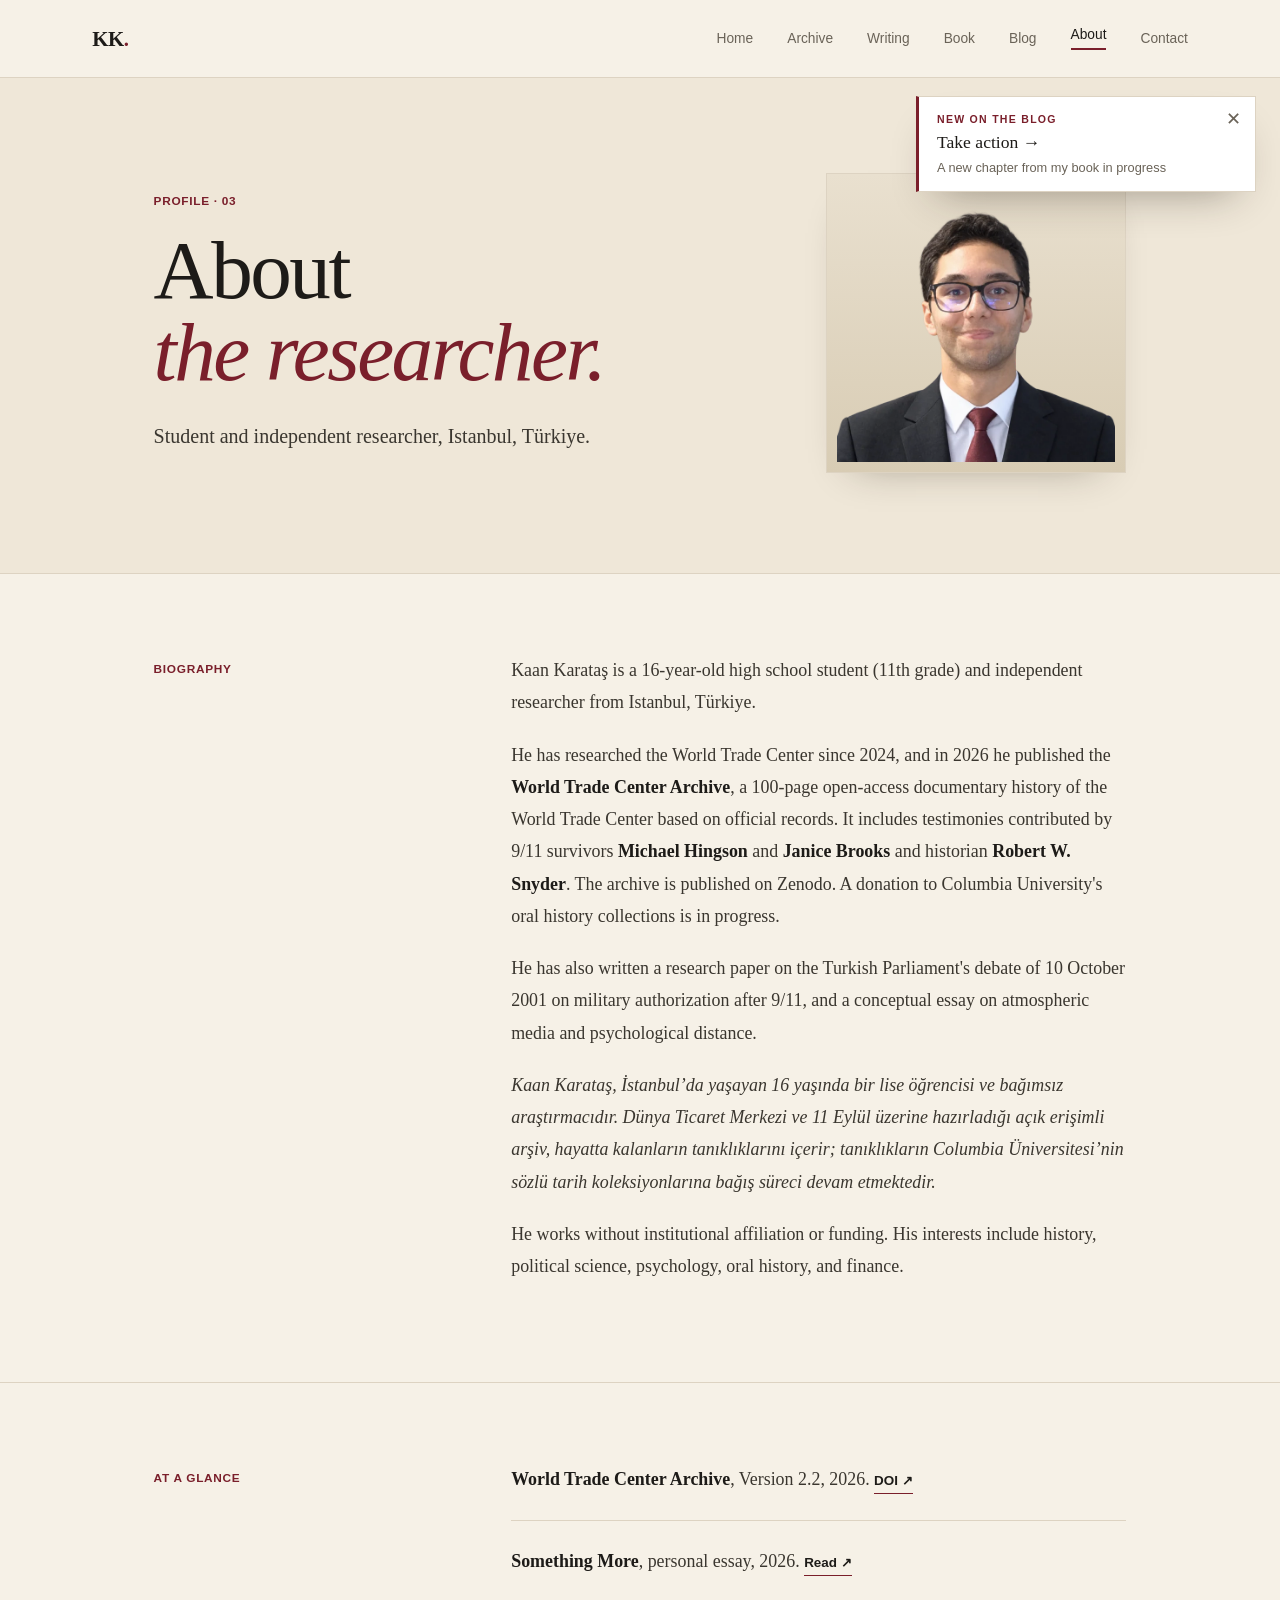
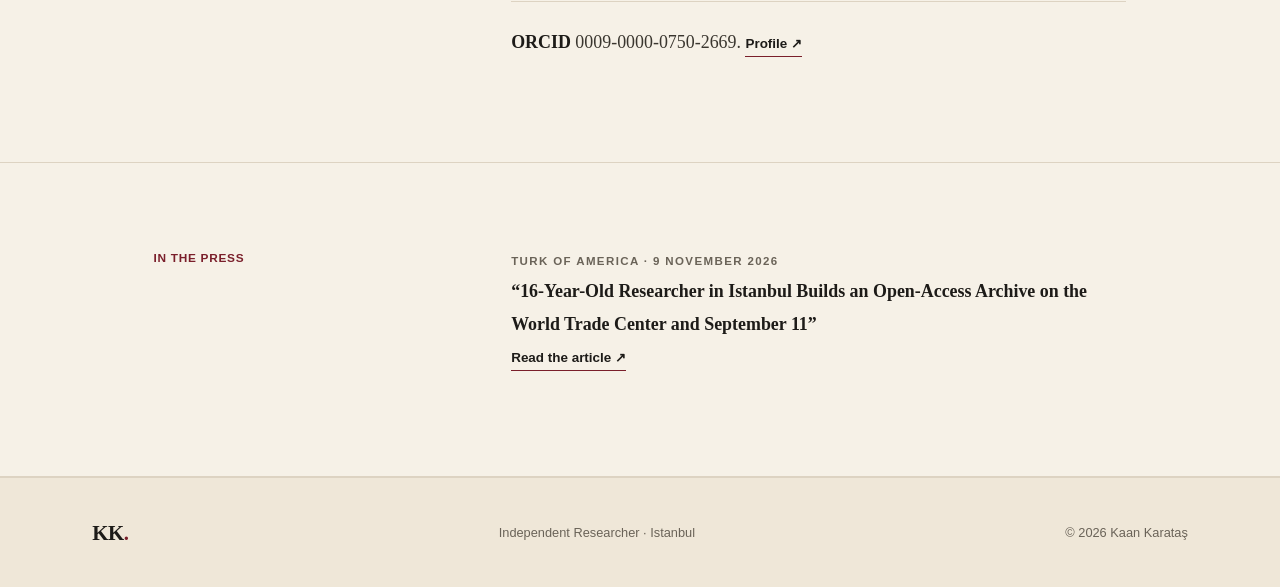
==== commit a28be63a: "Fix timeline: research since 2024, archive published 2026; book blurb without age claim Co-Authored-" ====
--- a/about/index.html
+++ b/about/index.html
@@ -14,7 +14,7 @@
 <main class="page-main"><section class="page-hero profile-hero"><div><p class="eyebrow">PROFILE · 03</p><h1>About<br><em>the researcher.</em></h1><p class="page-lead">Student and independent researcher, Istanbul, Türkiye.</p></div><img class="profile-photo" src="../images/kaan-karatas.webp" width="640" height="640" alt="Portrait of Kaan Karataş"></section>
 <section class="content-section"><p class="eyebrow">BIOGRAPHY</p><div class="prose">
 <p>Kaan Karataş is a 16-year-old high school student (11th grade) and independent researcher from Istanbul, Türkiye.</p>
-<p>Since 2024 he has built the <strong>World Trade Center Archive</strong>, a 100-page open-access documentary history of the World Trade Center based on official records. It includes testimonies contributed by 9/11 survivors <strong>Michael Hingson</strong> and <strong>Janice Brooks</strong> and historian <strong>Robert W. Snyder</strong>. The archive is published on Zenodo. A donation to Columbia University's oral history collections is in progress.</p>
+<p>He has researched the World Trade Center since 2024, and in 2026 he published the <strong>World Trade Center Archive</strong>, a 100-page open-access documentary history of the World Trade Center based on official records. It includes testimonies contributed by 9/11 survivors <strong>Michael Hingson</strong> and <strong>Janice Brooks</strong> and historian <strong>Robert W. Snyder</strong>. The archive is published on Zenodo. A donation to Columbia University's oral history collections is in progress.</p>
 <p>He has also written a research paper on the Turkish Parliament's debate of 10 October 2001 on military authorization after 9/11, and a conceptual essay on atmospheric media and psychological distance.</p>
 <p lang="tr"><em>Kaan Karataş, İstanbul’da yaşayan 16 yaşında bir lise öğrencisi ve bağımsız araştırmacıdır. Dünya Ticaret Merkezi ve 11 Eylül üzerine hazırladığı açık erişimli arşiv, hayatta kalanların tanıklıklarını içerir; tanıklıkların Columbia Üniversitesi’nin sözlü tarih koleksiyonlarına bağış süreci devam etmektedir.</em></p>
 <p>He works without institutional affiliation or funding. His interests include history, political science, psychology, oral history, and finance.</p>
